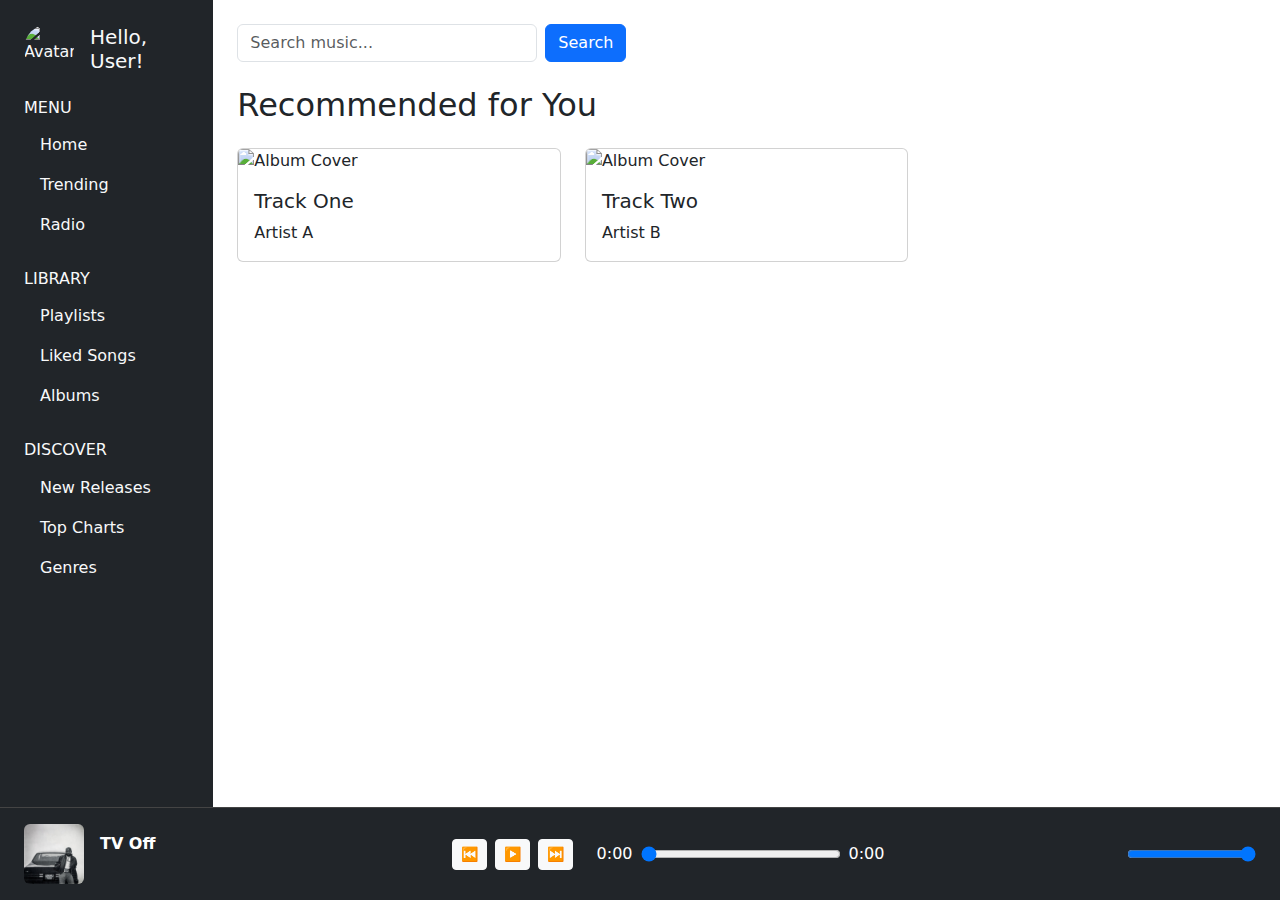
==== index.html @ 49964d21 "base site with one song" ====
<!DOCTYPE html>
<html lang="en">
<head>
  <meta charset="UTF-8" />
  <meta name="viewport" content="width=device-width, initial-scale=1" />
  <title>Music Dashboard</title>
  <link href="https://cdn.jsdelivr.net/npm/bootstrap@5.3.0/dist/css/bootstrap.min.css" rel="stylesheet" />
  <link rel="stylesheet" href="assets/css/styles.css" />
</head>
<body>
  <div class="container-fluid">
    <div class="row">
      <!-- Sidebar -->
      <nav class="col-md-3 col-lg-2 d-md-block bg-dark sidebar text-light vh-100 p-4">
        <div class="d-flex align-items-center mb-4">
          <img src="assets/images/user-avatar.png" class="rounded-circle" width="50" height="50" alt="Avatar">
          <h5 class="ms-3 mb-0">Hello, User!</h5>
        </div>

        <h6 class="text-uppercase">Menu</h6>
        <ul class="nav flex-column">
          <li class="nav-item"><a href="index.html" class="nav-link text-light">Home</a></li>
          <li class="nav-item"><a href="trending.html" class="nav-link text-light">Trending</a></li>
          <li class="nav-item"><a href="radio.html" class="nav-link text-light">Radio</a></li>
        </ul>

        <h6 class="text-uppercase mt-4">Library</h6>
        <ul class="nav flex-column">
          <li class="nav-item"><a href="playlists.html" class="nav-link text-light">Playlists</a></li>
          <li class="nav-item"><a href="liked.html" class="nav-link text-light">Liked Songs</a></li>
          <li class="nav-item"><a href="albums.html" class="nav-link text-light">Albums</a></li>
        </ul>

        <h6 class="text-uppercase mt-4">Discover</h6>
        <ul class="nav flex-column">
          <li class="nav-item"><a href="new-releases.html" class="nav-link text-light">New Releases</a></li>
          <li class="nav-item"><a href="top-charts.html" class="nav-link text-light">Top Charts</a></li>
          <li class="nav-item"><a href="genres.html" class="nav-link text-light">Genres</a></li>
        </ul>
      </nav>

      <!-- Main content -->
      <main class="col-md-9 ms-sm-auto col-lg-10 px-md-4 py-4">
        <div class="d-flex mb-4">
          <input class="form-control me-2" type="search" placeholder="Search music..." style="max-width: 300px;">
          <button class="btn btn-primary">Search</button>
        </div>

        <h2 class="mb-4">Recommended for You</h2>
        <div class="row row-cols-1 row-cols-md-3 g-4">
          <!-- Album cards -->
          <div class="col">
            <div class="card h-100">
              <img src="https://via.placeholder.com/300x200" class="card-img-top" alt="Album Cover">
              <div class="card-body">
                <h5 class="card-title">Track One</h5>
                <p class="card-text">Artist A</p>
              </div>
            </div>
          </div>
          <div class="col">
            <div class="card h-100">
              <img src="https://via.placeholder.com/300x200" class="card-img-top" alt="Album Cover">
              <div class="card-body">
                <h5 class="card-title">Track Two</h5>
                <p class="card-text">Artist B</p>
              </div>
            </div>
          </div>
        </div>
      </main>
    </div>
  </div>

  <!-- Music Player -->
  <div class="music-player fixed-bottom bg-dark text-white px-4 py-3">
    <div class="d-flex justify-content-between align-items-center">
      <div class="d-flex align-items-center">
        <img id="album-cover" src="assets/images/album1.jpg" width="60" class="rounded me-3" />
        <div>
          <div id="track-title" class="fw-bold">Track Title</div>
          <div id="track-artist" class="text-muted small">Artist Name</div>
        </div>
      </div>

      <div class="d-flex align-items-center">
        <button id="prev-btn" class="btn btn-sm btn-light me-2">⏮️</button>
        <button id="play-pause-btn" class="btn btn-sm btn-light me-2">▶️</button>
        <button id="next-btn" class="btn btn-sm btn-light me-4">⏭️</button>
        <span id="current-time">0:00</span>
        <input type="range" id="seekbar" value="0" class="mx-2" style="width: 200px;" />
        <span id="duration">0:00</span>
      </div>

      <div class="d-flex align-items-center">
        <input type="range" id="volume" min="0" max="1" step="0.01" value="1" />
      </div>
    </div>
    <audio id="audio"></audio>
  </div>

  <script src="https://cdn.jsdelivr.net/npm/bootstrap@5.3.0/dist/js/bootstrap.bundle.min.js"></script>
  <script src="assets/js/script.js"></script>
</body>
</html>
---- assets/css/styles.css ----
.music-player {
  border-top: 1px solid #444;
  backdrop-filter: blur(10px);
}

#seekbar, #volume {
  cursor: pointer;
}
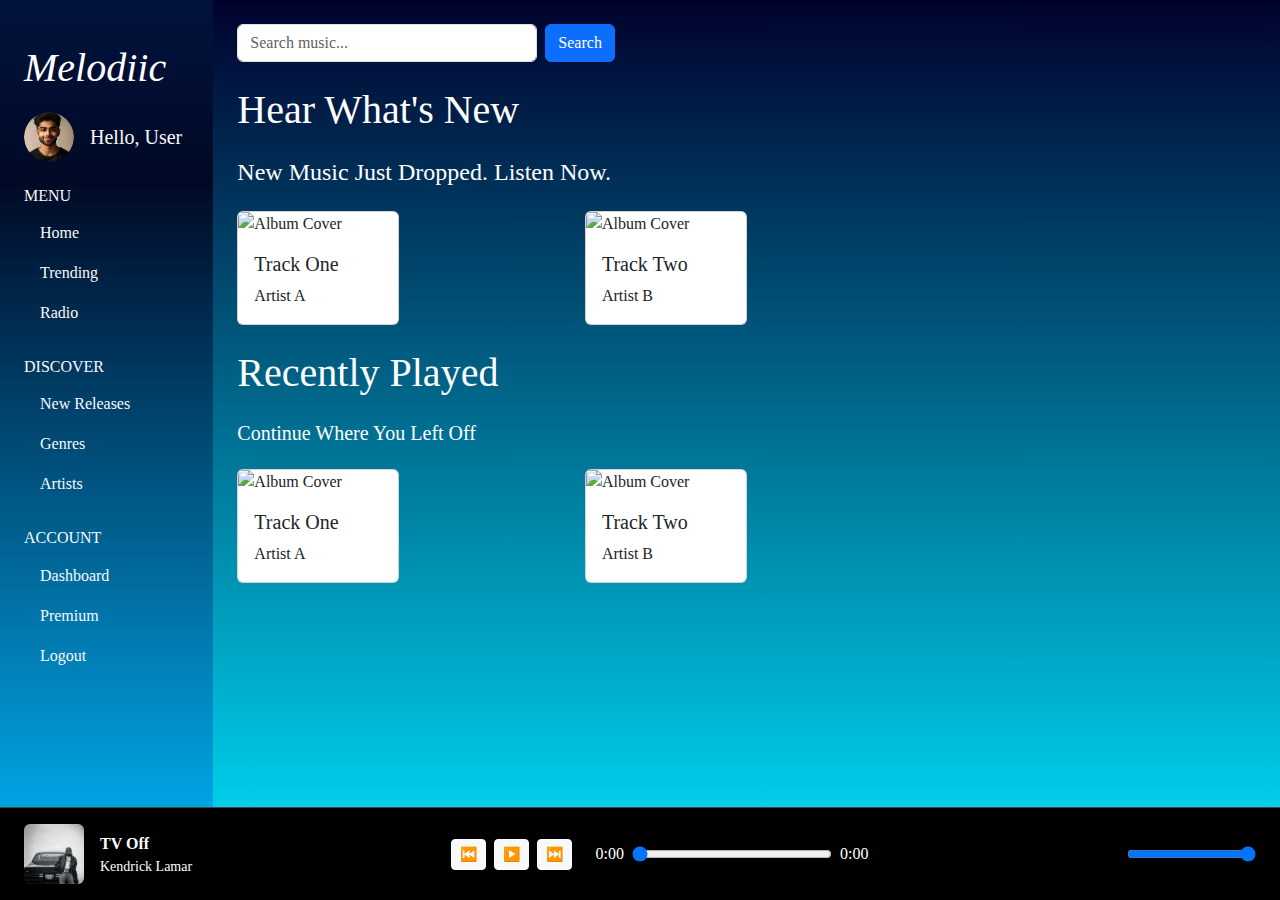
==== commit a9dca31f: "creating the base home page." ====
--- a/index.html
+++ b/index.html
@@ -5,16 +5,24 @@
   <meta name="viewport" content="width=device-width, initial-scale=1" />
   <title>Music Dashboard</title>
   <link href="https://cdn.jsdelivr.net/npm/bootstrap@5.3.0/dist/css/bootstrap.min.css" rel="stylesheet" />
+  <link rel="preconnect" href="https://fonts.googleapis.com">
+<link rel="preconnect" href="https://fonts.gstatic.com" crossorigin>
+<link href="https://fonts.googleapis.com/css2?family=Barlow:ital,wght@0,100;0,200;0,300;0,400;0,500;0,600;0,700;0,800;0,900;1,100;1,200;1,300;1,400;1,500;1,600;1,700;1,800;1,900&family=Inter:ital,opsz,wght@0,14..32,100..900;1,14..32,100..900&family=Montserrat:ital,wght@0,100..900;1,100..900&family=Unbounded:wght@200..900&display=swap" rel="stylesheet">
   <link rel="stylesheet" href="assets/css/styles.css" />
 </head>
 <body>
   <div class="container-fluid">
     <div class="row">
       <!-- Sidebar -->
-      <nav class="col-md-3 col-lg-2 d-md-block bg-dark sidebar text-light vh-100 p-4">
+      <nav class="col-md-3 col-lg-2 d-md-block sidebar text-light vh-100 p-4">
+        <div class="header">
+          <a href="index.html" class="text-white text-decoration-none">
+            <h1>Melodiic</h1>
+          </a>
+        </div>
         <div class="d-flex align-items-center mb-4">
-          <img src="assets/images/user-avatar.png" class="rounded-circle" width="50" height="50" alt="Avatar">
-          <h5 class="ms-3 mb-0">Hello, User!</h5>
+          <img src="assets/images/placeholder.png" class="rounded-circle" width="50" height="50" alt="Avatar">
+          <h5 class="ms-3 mb-0">Hello, User</h5>
         </div>
 
         <h6 class="text-uppercase">Menu</h6>
@@ -24,18 +32,18 @@
           <li class="nav-item"><a href="radio.html" class="nav-link text-light">Radio</a></li>
         </ul>
 
-        <h6 class="text-uppercase mt-4">Library</h6>
+        <h6 class="text-uppercase mt-4">Discover</h6>
         <ul class="nav flex-column">
-          <li class="nav-item"><a href="playlists.html" class="nav-link text-light">Playlists</a></li>
-          <li class="nav-item"><a href="liked.html" class="nav-link text-light">Liked Songs</a></li>
-          <li class="nav-item"><a href="albums.html" class="nav-link text-light">Albums</a></li>
+          <li class="nav-item"><a href="playlists.html" class="nav-link text-light">New Releases</a></li>
+          <li class="nav-item"><a href="liked.html" class="nav-link text-light">Genres</a></li>
+          <li class="nav-item"><a href="albums.html" class="nav-link text-light">Artists</a></li>
         </ul>
 
-        <h6 class="text-uppercase mt-4">Discover</h6>
+        <h6 class="text-uppercase mt-4">Account</h6>
         <ul class="nav flex-column">
-          <li class="nav-item"><a href="new-releases.html" class="nav-link text-light">New Releases</a></li>
-          <li class="nav-item"><a href="top-charts.html" class="nav-link text-light">Top Charts</a></li>
-          <li class="nav-item"><a href="genres.html" class="nav-link text-light">Genres</a></li>
+          <li class="nav-item"><a href="new-releases.html" class="nav-link text-light">Dashboard</a></li>
+          <li class="nav-item"><a href="top-charts.html" class="nav-link text-light">Premium</a></li>
+          <li class="nav-item"><a href="genres.html" class="nav-link text-light">Logout</a></li>
         </ul>
       </nav>
 
@@ -45,12 +53,35 @@
           <input class="form-control me-2" type="search" placeholder="Search music..." style="max-width: 300px;">
           <button class="btn btn-primary">Search</button>
         </div>
-
-        <h2 class="mb-4">Recommended for You</h2>
+        <h1 class="mb-4 text-white">Hear What's New</h1>
+        <h4 class="text-white mb-xl-4">New Music Just Dropped. Listen Now.</h4>
+        <div class="row row-cols-1 row-cols-md-3 g-4">
+          <!-- Album cards -->
+          <div class="col mb-xl-4">
+            <div class="card h-100 w-50">
+              <img src="https://via.placeholder.com/300x200" class="card-img-top" alt="Album Cover">
+              <div class="card-body">
+                <h5 class="card-title">Track One</h5>
+                <p class="card-text">Artist A</p>
+              </div>
+            </div>
+          </div>
+          <div class="col mb-xl-4">
+            <div class="card h-100 w-50">
+              <img src="https://via.placeholder.com/300x200" class="card-img-top" alt="Album Cover">
+              <div class="card-body">
+                <h5 class="card-title">Track Two</h5>
+                <p class="card-text">Artist B</p>
+              </div>
+            </div>
+          </div>
+        </div>
+        <h1 class="mb-4 text-white">Recently Played</h1>
+        <h5 class="text-white mb-xl-4">Continue Where You Left Off</h4>
         <div class="row row-cols-1 row-cols-md-3 g-4">
           <!-- Album cards -->
           <div class="col">
-            <div class="card h-100">
+            <div class="card h-100 w-50">
               <img src="https://via.placeholder.com/300x200" class="card-img-top" alt="Album Cover">
               <div class="card-body">
                 <h5 class="card-title">Track One</h5>
@@ -59,7 +90,7 @@
             </div>
           </div>
           <div class="col">
-            <div class="card h-100">
+            <div class="card h-100 w-50">
               <img src="https://via.placeholder.com/300x200" class="card-img-top" alt="Album Cover">
               <div class="card-body">
                 <h5 class="card-title">Track Two</h5>
@@ -73,13 +104,13 @@
   </div>
 
   <!-- Music Player -->
-  <div class="music-player fixed-bottom bg-dark text-white px-4 py-3">
+  <div class="music-player fixed-bottom text-white px-4 py-3">
     <div class="d-flex justify-content-between align-items-center">
       <div class="d-flex align-items-center">
         <img id="album-cover" src="assets/images/album1.jpg" width="60" class="rounded me-3" />
         <div>
           <div id="track-title" class="fw-bold">Track Title</div>
-          <div id="track-artist" class="text-muted small">Artist Name</div>
+          <div id="track-artist" class="small text-white">Artist Name</div>
         </div>
       </div>
 
--- a/assets/css/styles.css
+++ b/assets/css/styles.css
@@ -1,3 +1,7 @@
+* {
+  font-family: 'Inter SemiBold';
+}
+
 .music-player {
   border-top: 1px solid #444;
   backdrop-filter: blur(10px);
@@ -6,3 +10,21 @@
 #seekbar, #volume {
   cursor: pointer;
 }
+
+.header {
+  font-style: italic;
+  margin-top: 20px;
+  margin-bottom: 20px;
+}
+
+.sidebar {
+  background-image: linear-gradient(#01133D 0%, #000925 20%, #00BBFF 100%);
+}
+
+body {
+  background-image: linear-gradient(#00022D 0%, #00E5FF 100%);
+}
+
+.music-player {
+  background-color: black;
+}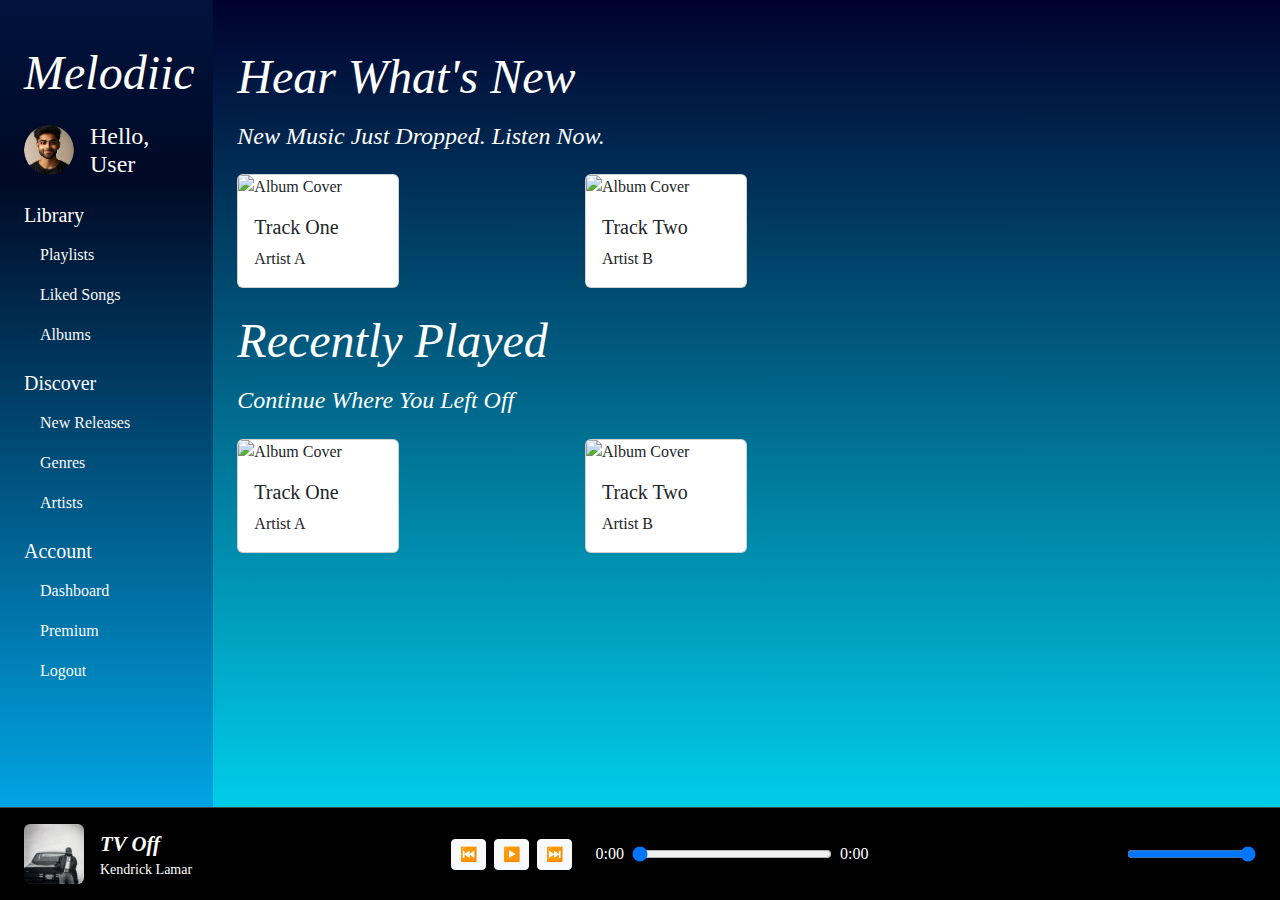
==== commit 4e9fa06e: "updates." ====
--- a/index.html
+++ b/index.html
@@ -17,44 +17,44 @@
       <nav class="col-md-3 col-lg-2 d-md-block sidebar text-light vh-100 p-4">
         <div class="header">
           <a href="index.html" class="text-white text-decoration-none">
-            <h1>Melodiic</h1>
+            <h1 class="brand-name">Melodiic</h1>
           </a>
         </div>
         <div class="d-flex align-items-center mb-4">
           <img src="assets/images/placeholder.png" class="rounded-circle" width="50" height="50" alt="Avatar">
-          <h5 class="ms-3 mb-0">Hello, User</h5>
+          <h4 class="ms-3 mb-0">Hello, User</h4>
         </div>
 
-        <h6 class="text-uppercase">Menu</h6>
+        <h5 class="text-white">Library</h5>
         <ul class="nav flex-column">
-          <li class="nav-item"><a href="index.html" class="nav-link text-light">Home</a></li>
-          <li class="nav-item"><a href="trending.html" class="nav-link text-light">Trending</a></li>
-          <li class="nav-item"><a href="radio.html" class="nav-link text-light">Radio</a></li>
+          <li class="nav-item"><a href="playlists.html" class="nav-link text-light">Playlists</a></li>
+          <li class="nav-item"><a href="liked.html" class="nav-link text-light">Liked Songs</a></li>
+          <li class="nav-item"><a href="albums.html" class="nav-link text-light">Albums</a></li>
         </ul>
 
-        <h6 class="text-uppercase mt-4">Discover</h6>
+        <h5 class="text-white mt-xl-3">Discover</h5>
         <ul class="nav flex-column">
-          <li class="nav-item"><a href="playlists.html" class="nav-link text-light">New Releases</a></li>
-          <li class="nav-item"><a href="liked.html" class="nav-link text-light">Genres</a></li>
-          <li class="nav-item"><a href="albums.html" class="nav-link text-light">Artists</a></li>
+          <li class="nav-item"><a href="new-releases.html" class="nav-link text-light">New Releases</a></li>
+          <li class="nav-item"><a href="genres.html" class="nav-link text-light">Genres</a></li>
+          <li class="nav-item"><a href="artists.html" class="nav-link text-light">Artists</a></li>
         </ul>
 
-        <h6 class="text-uppercase mt-4">Account</h6>
+        <h5 class="text-white mt-xl-3">Account</h5>
         <ul class="nav flex-column">
-          <li class="nav-item"><a href="new-releases.html" class="nav-link text-light">Dashboard</a></li>
-          <li class="nav-item"><a href="top-charts.html" class="nav-link text-light">Premium</a></li>
-          <li class="nav-item"><a href="genres.html" class="nav-link text-light">Logout</a></li>
+          <li class="nav-item"><a href="dashboard.html" class="nav-link text-light">Dashboard</a></li>
+          <li class="nav-item"><a href="premium.html" class="nav-link text-light">Premium</a></li>
+          <li class="nav-item"><a href="#" class="nav-link text-light">Logout</a></li>
         </ul>
       </nav>
 
       <!-- Main content -->
-      <main class="col-md-9 ms-sm-auto col-lg-10 px-md-4 py-4">
-        <div class="d-flex mb-4">
+      <main class="col-md-9 ms-sm-auto col-lg-10 px-md-4 py-4 mt-xl-4">
+        <!-- hiding the seach bar for now <div class="d-flex mb-4">
           <input class="form-control me-2" type="search" placeholder="Search music..." style="max-width: 300px;">
           <button class="btn btn-primary">Search</button>
-        </div>
-        <h1 class="mb-4 text-white">Hear What's New</h1>
-        <h4 class="text-white mb-xl-4">New Music Just Dropped. Listen Now.</h4>
+        </div> -->
+        <h1 class="main-header mb-xl-3 text-white">Hear What's New</h1>
+        <h4 class="main-subtitle text-white mb-xl-4">New Music Just Dropped. Listen Now.</h4>
         <div class="row row-cols-1 row-cols-md-3 g-4">
           <!-- Album cards -->
           <div class="col mb-xl-4">
@@ -76,8 +76,8 @@
             </div>
           </div>
         </div>
-        <h1 class="mb-4 text-white">Recently Played</h1>
-        <h5 class="text-white mb-xl-4">Continue Where You Left Off</h4>
+        <h1 class="main-header mb-xl-3 text-white">Recently Played</h1>
+        <h4 class="main-subtitle text-white mb-xl-4">Continue Where You Left Off</h4>
         <div class="row row-cols-1 row-cols-md-3 g-4">
           <!-- Album cards -->
           <div class="col">
@@ -109,7 +109,7 @@
       <div class="d-flex align-items-center">
         <img id="album-cover" src="assets/images/album1.jpg" width="60" class="rounded me-3" />
         <div>
-          <div id="track-title" class="fw-bold">Track Title</div>
+          <div id="track-title" class="track-title fw-bold">Track Title</div>
           <div id="track-artist" class="small text-white">Artist Name</div>
         </div>
       </div>
--- a/assets/css/styles.css
+++ b/assets/css/styles.css
@@ -1,5 +1,9 @@
 * {
   font-family: 'Inter SemiBold';
+}
+
+.brand-name {
+  font-size: 3em;
 }
 
 .music-player {
@@ -26,5 +30,25 @@
 }
 
 .music-player {
+  /* music player styling */
   background-color: black;
+}
+
+.nav-link:hover {
+  /* transparent background for nav item hover */
+  background-color: rgba(200, 200, 200, 0.302);
+}
+
+.main-header {
+  font-size: 3em;
+  font-style: italic;
+}
+
+.main-subtitle {
+  font-style: italic;
+}
+
+.track-title {
+  font-style: italic;
+  font-size: 1.3em;
 }